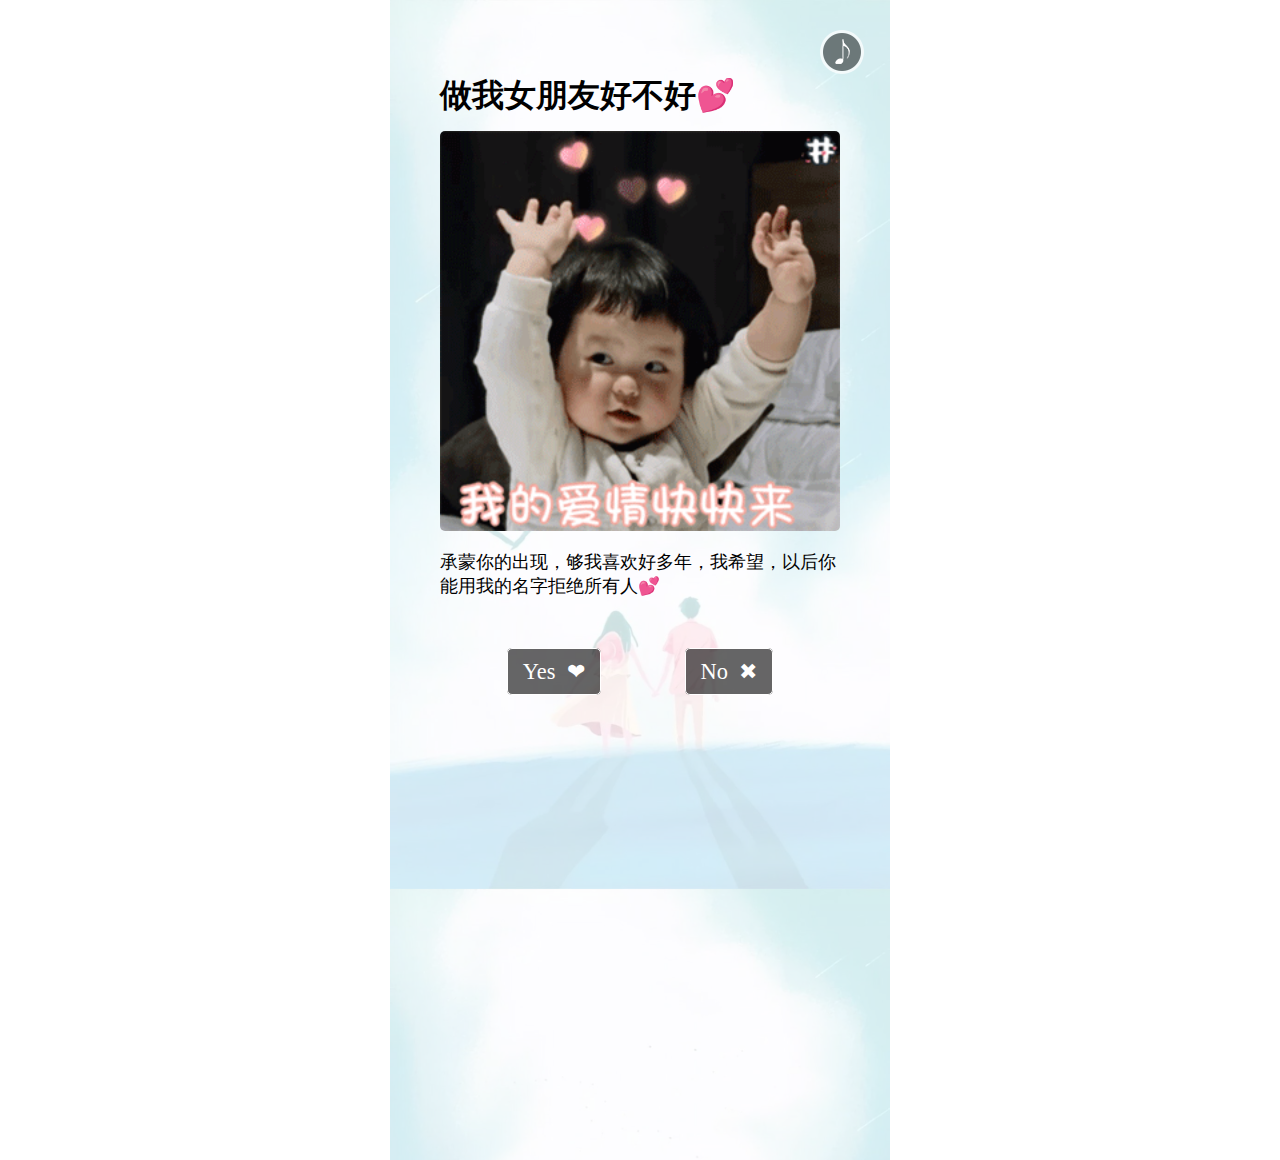
==== loveMM/index.html @ a1035e72 "人名修改" ====
<!DOCTYPE html>
<html>
<head>
<meta charset="utf-8"/>
<title>我喜欢你❤️</title>
<!-- style -->
<link type="text/css" rel="stylesheet" href="css/theme.css">
<script src="js/jquery-2.0.3.min.js"></script>
</head>
<body>
<div id="div_container">
	<!-- 最外层div，用于居中兼容PC和移动 -->
	<div id="div_start_bg"></div>
	<div id="div_onlyyou">
		<!-- 用于设置背景 -->
		<div id="div_oy_inner">
			<!-- 用于存放content -->
			<div class="div_oy_text">
				<h1></h1>
				<img class="img_oy_text" src="">
				<p class="p_oy_text"></p>
				<ul id="ul_oy_benefit">
					<li class="li_oy_benefit"></li>
					<li class="li_oy_benefit"></li>
					<li class="li_oy_benefit"></li>
					<li class="li_oy_benefit"></li>
					<li class="li_oy_benefit"></li>
					<li class="li_oy_benefit"></li>
					<li class="li_oy_benefit"></li>
					<li class="li_oy_benefit"></li>
					<li class="li_oy_benefit"></li>
					<li class="li_oy_benefit"></li>
					<li class="li_oy_benefit"></li>
					<li class="li_oy_benefit"></li>
					<li class="li_oy_benefit"></li>
					<li class="li_oy_benefit"></li>
					<li class="li_oy_benefit"></li>
					<li class="li_oy_benefit"></li>
					<li class="li_oy_benefit"></li>
					<li class="li_oy_benefit"></li>
					<li class="li_oy_benefit"></li>
					<li class="li_oy_benefit"></li>
				</ul>
			</div>
			<ul id="ul_oy_btn">
				<li onclick="oy_go_next()">Yes&nbsp;&nbsp;❤</li>
				<li onclick="oy_show_benefit()">No&nbsp;&nbsp;✖</li>
			</ul>
			<div id="div_oy_note" onclick="oy_hide_note()">
				<img src="images/emoji_kelian.jpg" alt=""><br>请告诉我Yes！
				<div id="div_oy_note_close">✖</div>
			</div>
			<div id="div_oy_yes">
				<img src="images/emoji_bixin.jpg" alt=""><br>太好了！哈哈~
			</div>
		</div>
	</div>
	<div class="div_pure_words">
		<div class="div_pure_words_bg">
			<div class="div_pure_words_height"></div>
		</div>
		<div class="div_pw_typed">
			<span id="span_pw_typed"></span>
		</div>
	</div>
	<div id="div_btn_container">
		<div id="div_btn_inner">
			<div class="div_music_tips"></div>
			<div class="div_btn" id="div_music" onclick="music_switch()">
				<!-- 音乐按钮部分 -->
				<img id="img_music" src="images/music_note_big.png" style="-webkit-animation:music_play_rotate 1s linear infinite">
				<!-- 您的浏览器不支持播放音乐 -->
				<audio id="audio_music" autoplay="autoplay" loop="loop"><source type="audio/mpeg"/></audio>
			</div>
			<div class="div_record_tips"></div>
			<div class="div_btn" id="div_record" onclick="record_switch()">
				<audio id="audio_record" loop="loop"><source type="audio/mpeg"/></audio>
			</div>
		</div>
	</div>
</div>
<script>
//判断客户端设备，选择写入meta
function init_viewport() {
	if (navigator.userAgent.indexOf('Android') != -1) {
		var version = parseFloat(RegExp.$1);
		if (version > 2.3) {
			var width = window.outerWidth == 0 ? window.screen.width : window.outerWidth;
			var phoneScale = parseInt(width) / 500;
			document.write('<meta name="viewport" content="width=500, minimum-scale = ' + phoneScale + ', maximum-scale = ' + phoneScale + ', target-densitydpi=device-dpi">');
		} else {
			document.write('<meta name="viewport" content="width=500, target-densitydpi=device-dpi, user-scalable=0">');
		}
	} else if (navigator.userAgent.indexOf('iPhone') != -1) {
		var phoneScale = parseInt(window.screen.width) / 500;
		document.write('<meta name="viewport" content="width=500, min-height=750, initial-scale=' + phoneScale + ', maximum-scale=' + phoneScale + ', user-scalable=0" /> '); //0.75   0.82
	} else {
		document.write('<meta name="viewport" content="width=500, height=750, initial-scale=0.64" /> '); //0.75  0.82
	}
}
init_viewport();

var theme = 'pure_words';
console.log('theme ->' + theme);
var theme_content = {
	"pure_words_content": "遇见你是我所有美好故事的开始，所以，请别放开我的手，也别缺席我的将来，因为一辈子和你在一起才叫将来<um style='color: #F44336;'>💕</um><span>--TT</span>",
	"typed_bool": "typed_y",
	"cursor_char": "cursor_heart",
	"bg_style_pure_words": "bg_opacity",
	"bg_img": "images/3.jpg",
	"simple_page_content": "",
	"video_page_content": ""
};
console.log(theme_content);

var music_json = {
	"music_select": "m_online",
	"m_online_id": "7",
	"m_online_url": "images/1.mp3",
	"m_upload_name": "null",
	"m_upload_url": "null"
};
console.log(music_json);
var record_json = {
	"record_bool": "r_false",
	"r_wechat_time": "null",
	"r_wechat_url": "null",
	"r_wechat_amr": "null"
};
console.log(record_json);


var main_title = '我喜欢你❤️';
// console.log(main_title);
if (main_title == '' || main_title == 'null') { //允许标题为空
	document.title = '慢慢喜欢你';
}

var window_height = $(window).height();
console.log('window_height ->' + window_height);
var pure_words_content = theme_content['pure_words_content'];
var str_cursorChar;
var typed_bool;
var interval_pw_height;
var height_div_pw = $(".div_pure_words_height").height();
function init_pure_words() {
	$(".div_pure_words_height").html(pure_words_content + '22222'); //初始化复制内容，撑开文档高度            
	// 初始化设置div的bg图片 初始化设置div的bg图片
	if (typeof(theme_content['bg_style_pure_words']) != 'undefined' && theme_content['bg_style_pure_words'] == 'bg_opacity') {
		if (typeof(theme_content['bg_img']) != 'undefined' && theme_content['bg_img'] != '') {
			$(".div_pure_words_bg").css({
				"background-image": "url(" + theme_content['bg_img'] + ")"
			});
		}
	}
	//以下是打字效果的js 
	if (typeof(theme_content['cursor_char']) != 'undefined' && theme_content['cursor_char'] != '') {
		switch (theme_content['cursor_char']) { //设置打字光标的样式
		case 'cursor_heart':
			str_cursorChar = '<um style="color: #F44336;">❤</um>';
			break;
		case 'cursor_sub':
			str_cursorChar = '_';
			break;
		case 'cursor_music':
			str_cursorChar = '♫';
			break;
		case 'cursor_star':
			str_cursorChar = '★';
			break;
		case 'cursor_sun':
			str_cursorChar = '☀';
			break;
		default:
			str_cursorChar = '|';
		}
	} else { //处理全新作品，默认显示打字效果
		str_cursorChar = '❤';
	}
	//判断用户有没有选择打字效果
	if (typeof(theme_content['typed_bool']) != 'undefined' && theme_content['typed_bool'] != '') {
		typed_bool = theme_content['typed_bool'] == 'typed_y' ? true : false;
	} else {
		typed_bool = false; //默认显示打字效果
	}
	display_pure_words();
	$(".div_pure_words").fadeIn();
	interval_pw_height = setInterval(function() {
		console.log('div_pure_words_height -> ' + $('.div_pure_words_height').height());
		var least_height_div_pw = $('.div_pure_words_height').height();
		if (least_height_div_pw > height_div_pw) {
			height_div_pw = least_height_div_pw;
		} else {
			clearInterval(interval_pw_height);
			$(".div_pure_words_height").height(least_height_div_pw + 100);
			if ($(".div_pure_words_height").height() < window_height) {
				$(".div_pure_words_height").height(window_height); //不能小于窗口的高度
				console.log('let us be high as window');
			}
		}
	}, 100);
}

function display_pure_words() {
	if (typed_bool) {
		var typed_pure_words = new Typed('#span_pw_typed', {
			strings: [pure_words_content],
			//输入内容, 支持html标签
			typeSpeed: 120,
			//打字速度
			cursorChar: str_cursorChar,
			//替换光标的样式
			contentType: 'html',
			//值为html时，将打印的文本标签直接解析html标签
			onComplete: function(abc) {
				// console.log(abc); 
				console.log('finished typing words');
				// console.log($('#span_pw_typed').height()-$(".div_pure_words_height").height());
			},
		});
	} else {
		//如果不需要打字效果就直接显示
		$("#span_pw_typed").html(pure_words_content).fadeIn();
	}
	init_attachment();
}
var start_content = {
	chase_title: "做我女朋友好不好<um style='color: #F44336;'>💕</um>",
	chase_text: "承蒙你的出现，够我喜欢好多年，我希望，以后你能用我的名字拒绝所有人<um style='color: #F44336;'>💕</um>",
	chase_benefit: ["你是我拔掉氧气罐都想吻的人", "你是我跑完8000米还想拥抱的人", "你是我自罚三杯都不肯开口的秘密", "你是我赴汤蹈火都不肯放下的执着", "你是我电量只剩1%也想回信息的人", "你是我穷极一生不想醒来的梦"],
	bg_style: "bg_custom",
	bg_img: "images/2.jpg",
	img_bool: "img_true",
	img_src: "images/1.gif"
}; //可能为null
console.log(start_content);
var start_id;
$(function() {
	//此事件为触发互动创意
	start_id = 'onlyyou'; //可能为null
	init_start(start_id);
});
function init_start(start_id) {
	console.log('init_start ->' + start_id);
	switch (start_id) {
	case 'loveformat':
		$('.div_loveformat').show();
		init_loveformat();
		break;
	case 'hearttree':
		$('#div_hearttree').show();
		init_hearttree();
		break;
	case 'courage':
		$('#div_courage').show();
		init_courage();
		break;
	case 'birthdaycake':
		$('#div_dbcake').show();
		init_birthdaycake();
		break;
	case 'intersect':
		$('#div_intersect').show();
		init_intersect();
		break;
	case 'onlyyou':
		$('#div_onlyyou').show();
		init_onlyyou();
		break;
	default:
		init_theme();
	}
}
//开始动画主体部分
function init_theme() {
	console.log('init_theme');
	$('#div_start_bg').fadeOut();
	init_pure_words();
}
var attachment = 'null'; //可能为null
var attached_content = {
	"bool_save": false
}; //可能为null
console.log(attached_content);

function init_attachment() { //开始attachment
	console.log('init_attachment ->' + attachment);
	switch (attachment) {
	case 'timer':
		init_at_timer();
		break;
	default:
		return;
	}
}
</script>
<!-- JQuery -->
<script src="js/typed.min.js"></script>
<script src="js/start_onlyyou.js"></script>
<script src="js/jweixin-1.2.0.js"></script>
<script src='js/theme_common.js'></script>
<script language='JavaScript'>$.getScript('https://s4.cnzz.com/z_stat.php?id=1278559043&web_id=1278559043')</script>
</body>
</html>
---- loveMM/css/theme.css ----
﻿*{-webkit-box-sizing:border-box;margin:0;padding:0;}
body{background-color:#fff;}
a{color:#fff;text-decoration:none;}
#div_container{position:relative;margin:0 auto;width:500px;font-size:1em;}
.div_pure_words{position:relative;display:none;}
.div_pure_words_bg{width:500px;min-height:500px;background-size:100%;background-repeat:repeat;background-attachment:fixed;}
.div_pure_words_height{visibility:hidden;padding:30px;color:#fff;text-align:justify;white-space:pre-wrap;font-size:1.1em;font-family:"Microsoft YaHei",Arial;}
.div_pw_typed{position:absolute;top:0;right:0;bottom:0;left:0;padding:30px;width:500px;background:rgba(255,255,255,.8);text-align:justify;}
#span_pw_typed{width:100%;white-space:pre-wrap;font-size:1.1em;font-family:"Microsoft YaHei",Arial;}
#div_start_bg{position:absolute;top:0;left:0;z-index:44;width:100%;height:100%;background-color:#fff;}

#div_btn_inner{padding-left:430px;width:500px;color:#fff;text-shadow:1px 1px 1px #000;}
.div_btn{position:fixed;z-index:999;width:42px;height:42px;border:2px solid #fff;border-radius:50%;text-align:center;font-size:1em;line-height:40px;cursor:pointer;}
#div_music{top:30px;border:none;}
#div_record{top:100px;background-color:rgba(0,0,0,.5);}
#div_support{top:170px;background-color:rgba(0,0,0,.3);}
.div_music_tips{position:fixed;top:70px;z-index:999;}
.div_record_tips{position:fixed;top:140px;z-index:999;}
.div_btn_big{position:fixed;z-index:999;padding:10px 0;width:52px;border-radius:5px;background-color:rgba(112,128,144,.6);text-align:center;font-size:1.1em;line-height:1.3em;cursor:pointer;}
#div_s_upload{top:360px;}
#div_s_sound{top:440px;}
#div_s_choose{top:520px;}
#div_s_qa{top:600px;}
@-webkit-keyframes music_play_rotate{0%{-webkit-transform:rotate(0);}
100%{-webkit-transform:rotate(360deg);}
}
@-webkit-keyframes btn_rotate{0%{-webkit-transform:rotate(0);}
40%{-webkit-transform:rotate(0);}
50%{-webkit-transform:rotate(30deg);}
60%{-webkit-transform:rotate(0);}
70%{-webkit-transform:rotate(30deg);}
80%{-webkit-transform:rotate(0);}
100%{-webkit-transform:rotate(0);}
}

#div_onlyyou{position:relative;z-index:666;display:none;width:100%;background-size:100%;background-repeat:repeat;}
#div_oy_inner{position:absolute;top:0;right:0;bottom:0;left:0;padding:12% 10% 0 10%;width:100%;min-height:400px;background:rgba(255,255,255,.8);text-align:center;}
.div_oy_text{margin:0 auto 60px auto;text-align:left;font-weight:300;font-size:1.1em;}
.div_oy_text h1{margin:14px 0;font-size:1.8em;}
.div_oy_text p{margin:14px 0;}
.div_oy_text img{width:100%;border-radius:5px;}
#ul_oy_benefit li{display:none;margin:14px 0;}
#ul_oy_benefit,#ul_oy_btn{list-style:none;}
#ul_oy_btn li{display:inline;margin:20px 40px;padding:10px 15px;border:1px solid #fff;border-radius:5px;background-color:rgba(0,0,0,.6);color:#fff;font-size:1.4em;}
#div_oy_note,#div_oy_yes{position:relative;display:none;margin:-60px auto;padding:5% 0;width:100%;height:180px;border-radius:5px;background-color:#fff;color:gray;text-align:center;font-size:1.4em;}
#div_oy_note_close{position:absolute;top:20px;right:20px;width:40px;height:40px;}
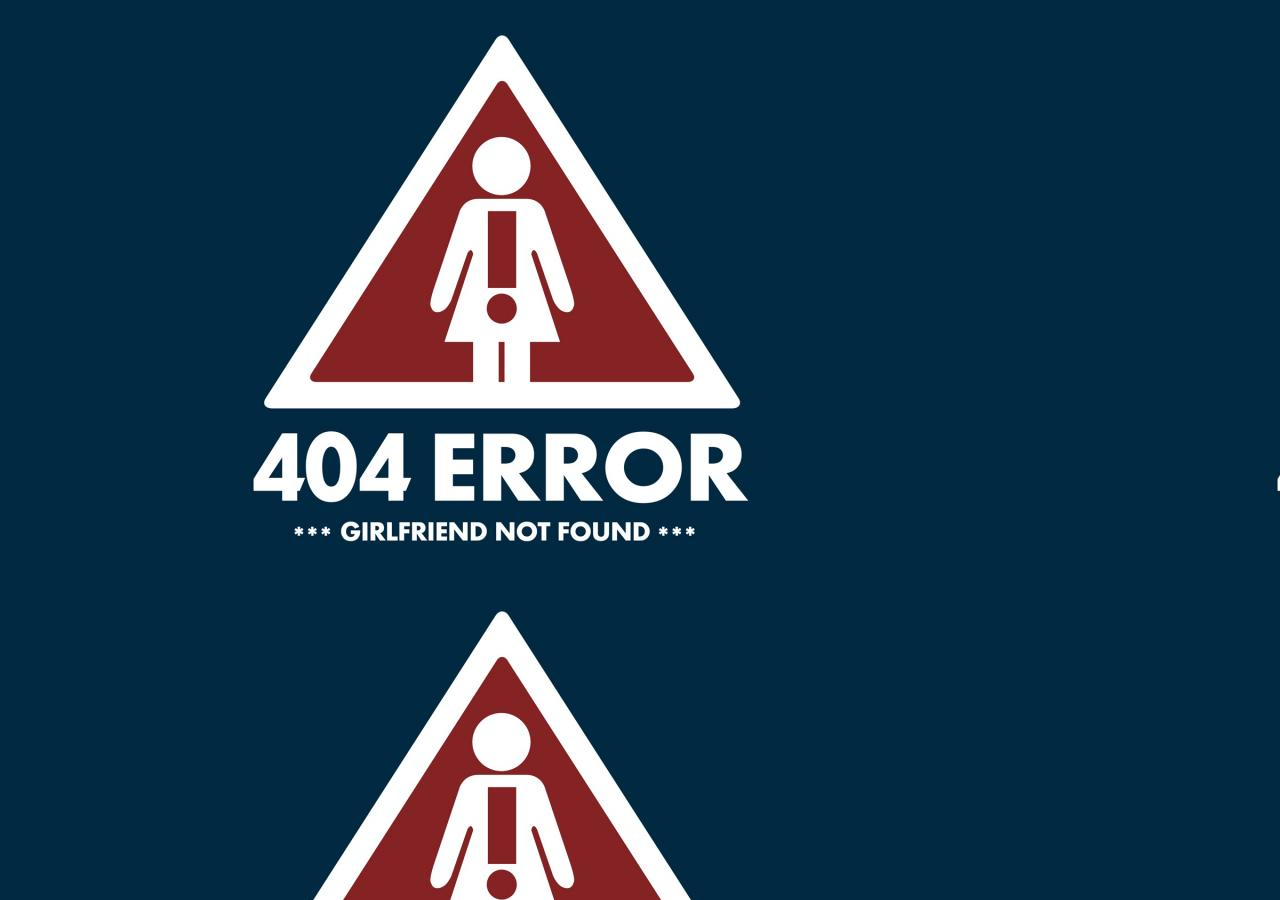
==== commit 941cb252: "404背景" ====
--- a/loveMM/index.html
+++ b/loveMM/index.html
@@ -2,19 +2,19 @@
 <html>
 <head>
 <meta charset="utf-8"/>
-<title>我喜欢你❤️</title>
+<title>永别</title>
 <!-- style -->
 <link type="text/css" rel="stylesheet" href="css/theme.css">
 <script src="js/jquery-2.0.3.min.js"></script>
 </head>
-<body>
-<div id="div_container">
-	<!-- 最外层div，用于居中兼容PC和移动 -->
+<body style="background-image: url(images/bg.jpg)">
+<!--<div id="div_container">
+	&lt;!&ndash; 最外层div，用于居中兼容PC和移动 &ndash;&gt;
 	<div id="div_start_bg"></div>
 	<div id="div_onlyyou">
-		<!-- 用于设置背景 -->
+		&lt;!&ndash; 用于设置背景 &ndash;&gt;
 		<div id="div_oy_inner">
-			<!-- 用于存放content -->
+			&lt;!&ndash; 用于存放content &ndash;&gt;
 			<div class="div_oy_text">
 				<h1></h1>
 				<img class="img_oy_text" src="">
@@ -67,9 +67,9 @@
 		<div id="div_btn_inner">
 			<div class="div_music_tips"></div>
 			<div class="div_btn" id="div_music" onclick="music_switch()">
-				<!-- 音乐按钮部分 -->
+				&lt;!&ndash; 音乐按钮部分 &ndash;&gt;
 				<img id="img_music" src="images/music_note_big.png" style="-webkit-animation:music_play_rotate 1s linear infinite">
-				<!-- 您的浏览器不支持播放音乐 -->
+				&lt;!&ndash; 您的浏览器不支持播放音乐 &ndash;&gt;
 				<audio id="audio_music" autoplay="autoplay" loop="loop"><source type="audio/mpeg"/></audio>
 			</div>
 			<div class="div_record_tips"></div>
@@ -78,7 +78,7 @@
 			</div>
 		</div>
 	</div>
-</div>
+</div>-->
 <script>
 //判断客户端设备，选择写入meta
 function init_viewport() {
